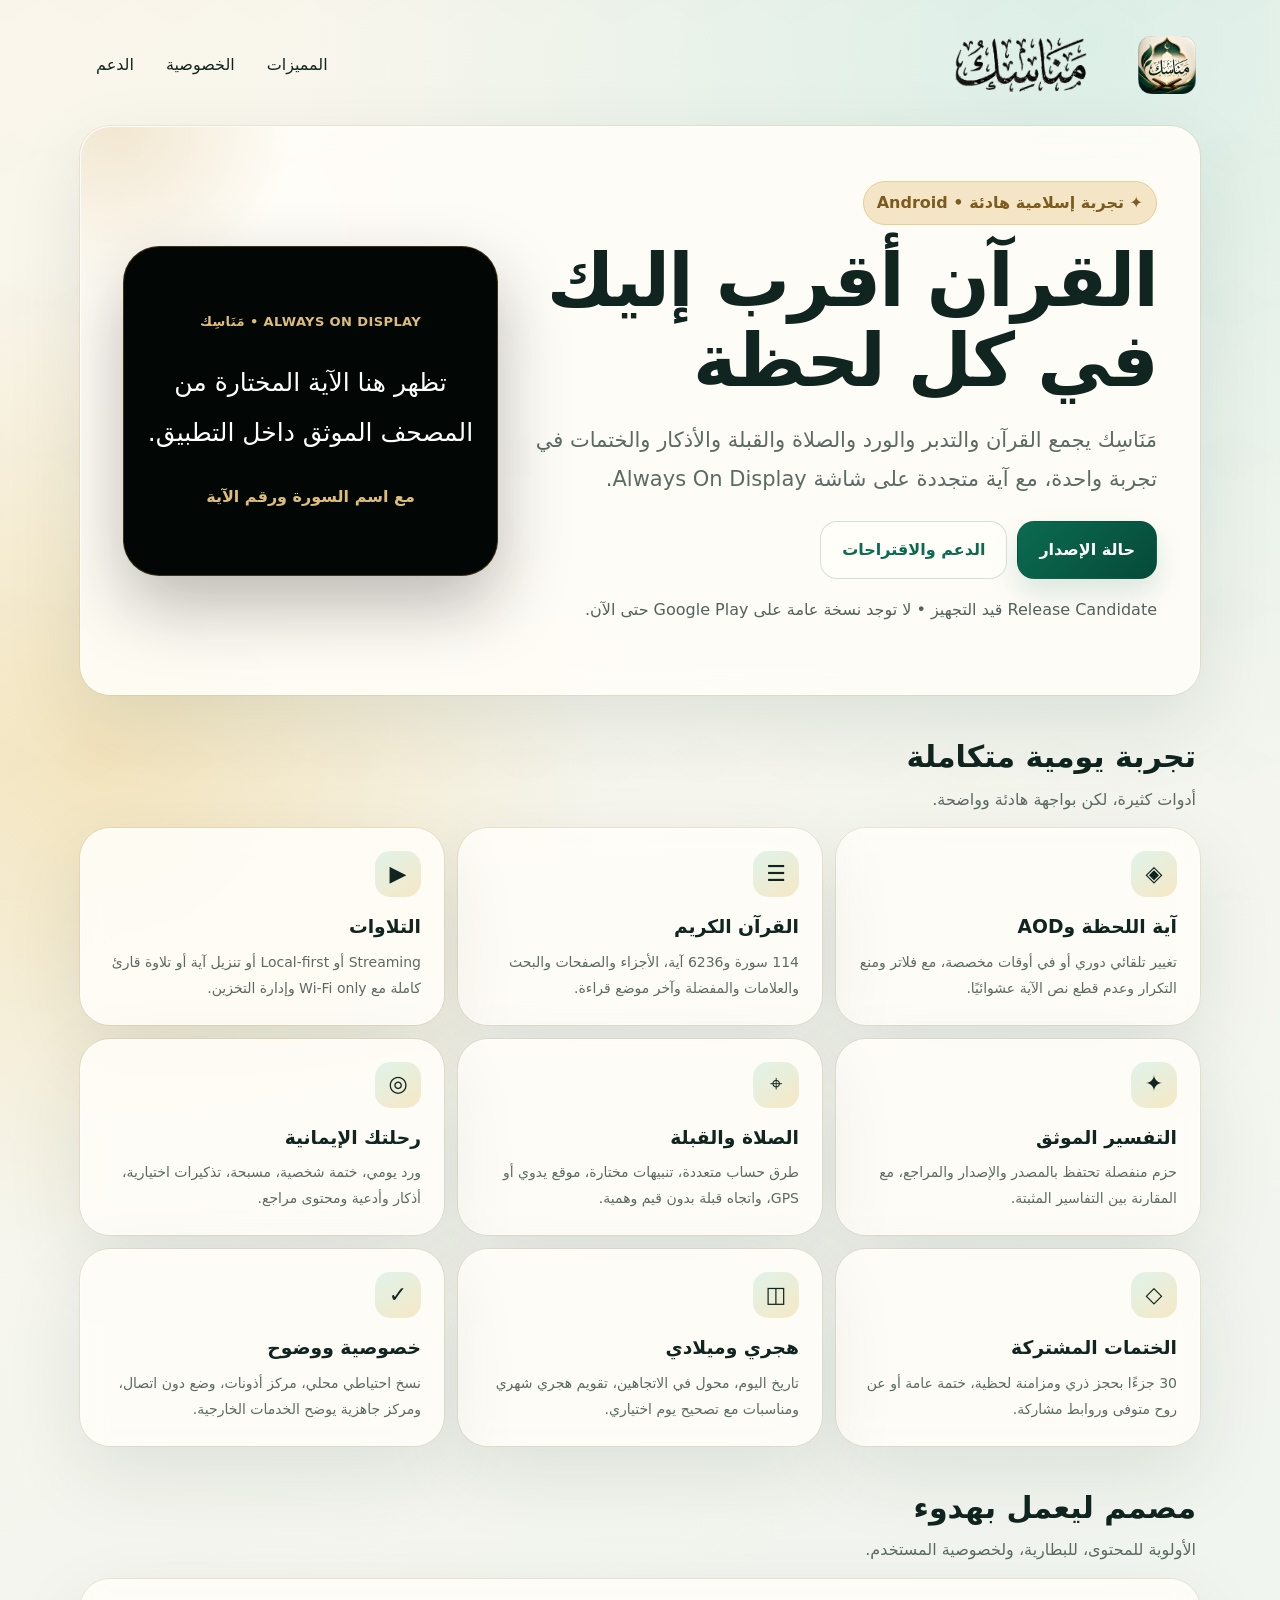
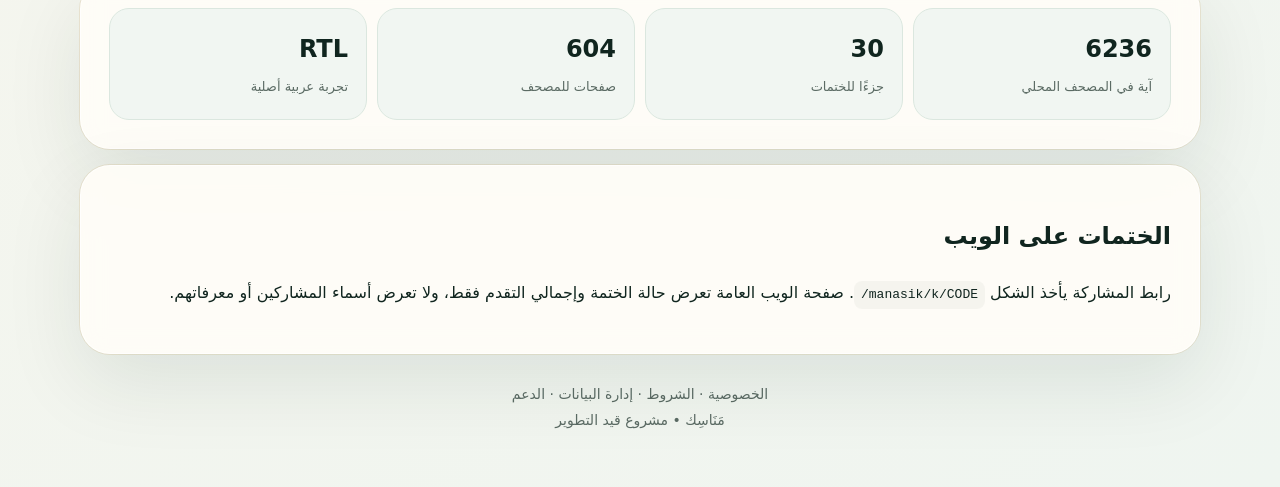
==== index.html @ 01aee0f7 "Publish Manasik landing page and shared khatma links" ====
<!doctype html>
<html lang="ar" dir="rtl">
<head>
  <meta charset="utf-8"><meta name="viewport" content="width=device-width,initial-scale=1">
  <meta name="theme-color" content="#0b6b50"><meta name="color-scheme" content="light dark">
  <meta name="description" content="مَنَاسِك — قرآن، أذكار، صلاة، قبلة، ورد وختمات مشتركة وتجربة Always On Display على Android.">
  <title>مَنَاسِك — القرآن أقرب إليك في كل لحظة</title><link rel="stylesheet" href="./styles.css">
</head>
<body><main>
  <header class="topbar">
    <a class="brand" href="./"><img class="logo" src="./manasik_logo.png" alt=""><img class="wordmark" src="./manasik_wordmark.png" alt="مَنَاسِك"></a>
    <nav class="nav"><a href="#features">المميزات</a><a href="./privacy.html">الخصوصية</a><a href="./support.html">الدعم</a></nav>
  </header>
  <section class="card hero"><div class="hero-grid">
    <div><span class="eyebrow">✦ تجربة إسلامية هادئة • Android</span><h1>القرآن أقرب إليك<br>في كل لحظة</h1>
      <p class="lead">مَنَاسِك يجمع القرآن والتدبر والورد والصلاة والقبلة والأذكار والختمات في تجربة واحدة، مع آية متجددة على شاشة Always On Display.</p>
      <div class="actions"><a class="button" href="./download.html">حالة الإصدار</a><a class="button ghost" href="./support.html">الدعم والاقتراحات</a></div>
      <p class="muted">Release Candidate قيد التجهيز • لا توجد نسخة عامة على Google Play حتى الآن.</p>
    </div>
    <div class="phone" aria-label="معاينة شاشة Always On Display"><span class="tag">ALWAYS ON DISPLAY • مَنَاسِك</span><div class="verse">تظهر هنا الآية المختارة من المصحف الموثق داخل التطبيق.</div><div class="ref">مع اسم السورة ورقم الآية</div></div>
  </div></section>

  <div class="section-title" id="features"><div><h2>تجربة يومية متكاملة</h2><p>أدوات كثيرة، لكن بواجهة هادئة وواضحة.</p></div></div>
  <section class="feature-grid">
    <article class="card feature"><div class="icon">◈</div><h3>آية اللحظة وAOD</h3><p>تغيير تلقائي دوري أو في أوقات مخصصة، مع فلاتر ومنع التكرار وعدم قطع نص الآية عشوائيًا.</p></article>
    <article class="card feature"><div class="icon">☰</div><h3>القرآن الكريم</h3><p>114 سورة و6236 آية، الأجزاء والصفحات والبحث والعلامات والمفضلة وآخر موضع قراءة.</p></article>
    <article class="card feature"><div class="icon">▶</div><h3>التلاوات</h3><p>Streaming أو Local-first أو تنزيل آية أو تلاوة قارئ كاملة مع Wi‑Fi only وإدارة التخزين.</p></article>
    <article class="card feature"><div class="icon">✦</div><h3>التفسير الموثق</h3><p>حزم منفصلة تحتفظ بالمصدر والإصدار والمراجع، مع المقارنة بين التفاسير المثبتة.</p></article>
    <article class="card feature"><div class="icon">⌖</div><h3>الصلاة والقبلة</h3><p>طرق حساب متعددة، تنبيهات مختارة، موقع يدوي أو GPS، واتجاه قبلة بدون قيم وهمية.</p></article>
    <article class="card feature"><div class="icon">◎</div><h3>رحلتك الإيمانية</h3><p>ورد يومي، ختمة شخصية، مسبحة، تذكيرات اختيارية، أذكار وأدعية ومحتوى مراجع.</p></article>
    <article class="card feature"><div class="icon">◇</div><h3>الختمات المشتركة</h3><p>30 جزءًا بحجز ذري ومزامنة لحظية، ختمة عامة أو عن روح متوفى وروابط مشاركة.</p></article>
    <article class="card feature"><div class="icon">◫</div><h3>هجري وميلادي</h3><p>تاريخ اليوم، محول في الاتجاهين، تقويم هجري شهري ومناسبات مع تصحيح يوم اختياري.</p></article>
    <article class="card feature"><div class="icon">✓</div><h3>خصوصية ووضوح</h3><p>نسخ احتياطي محلي، مركز أذونات، وضع دون اتصال، ومركز جاهزية يوضح الخدمات الخارجية.</p></article>
  </section>

  <div class="section-title"><div><h2>مصمم ليعمل بهدوء</h2><p>الأولوية للمحتوى، للبطارية، ولخصوصية المستخدم.</p></div></div>
  <section class="card"><div class="status-grid">
    <div class="status"><strong>6236</strong><span>آية في المصحف المحلي</span></div><div class="status"><strong>30</strong><span>جزءًا للختمات</span></div><div class="status"><strong>604</strong><span>صفحات للمصحف</span></div><div class="status"><strong>RTL</strong><span>تجربة عربية أصلية</span></div>
  </div></section>
  <section class="card" style="margin-top:16px"><h2>الختمات على الويب</h2><p>رابط المشاركة يأخذ الشكل <code>/manasik/k/CODE</code>. صفحة الويب العامة تعرض حالة الختمة وإجمالي التقدم فقط، ولا تعرض أسماء المشاركين أو معرفاتهم.</p></section>
  <p class="footer"><a href="./privacy.html">الخصوصية</a> · <a href="./terms.html">الشروط</a> · <a href="./delete-data.html">إدارة البيانات</a> · <a href="./support.html">الدعم</a><br>مَنَاسِك • مشروع قيد التطوير</p>
</main></body></html>
---- styles.css ----
:root{
  color-scheme:light dark;--green:#0b6b50;--green2:#064a39;--gold:#b98a35;
  --ivory:#f8f4ea;--paper:#fffdf8;--ink:#10251f;--muted:#5b6b64;--line:#d9ded9;
  --radius:30px;--shadow:0 28px 80px #0a2d2118
}
*{box-sizing:border-box}html{scroll-behavior:smooth}body{margin:0;font-family:system-ui,-apple-system,'Segoe UI',Tahoma,Arial,sans-serif;background:radial-gradient(circle at 85% 2%,#dcefe7 0,transparent 34%),radial-gradient(circle at 8% 36%,#f3e4bd 0,transparent 28%),linear-gradient(145deg,#faf6ec,#eff5f0);color:var(--ink);min-height:100vh;line-height:1.85}
body:before{content:"";position:fixed;inset:0;pointer-events:none;opacity:.22;background-image:linear-gradient(30deg,#0b6b5008 12%,transparent 12.5%,transparent 87%,#0b6b5008 87.5%,#0b6b5008),linear-gradient(150deg,#0b6b5008 12%,transparent 12.5%,transparent 87%,#0b6b5008 87.5%,#0b6b5008);background-size:88px 152px}
main{position:relative;width:min(1120px,calc(100% - 32px));margin:24px auto 54px}.topbar{display:flex;align-items:center;justify-content:space-between;gap:18px;margin-bottom:20px;padding:12px 4px}.brand{display:flex;align-items:center;gap:12px}.logo{width:58px;height:58px;object-fit:contain}.wordmark{width:min(210px,42vw);max-height:58px;object-fit:contain}.nav{display:flex;gap:8px;flex-wrap:wrap}.nav a,.footer a{color:inherit;text-decoration:none}.nav a{padding:8px 12px;border-radius:14px}.nav a:hover{background:#ffffff80}
.card{background:#fffdf8e8;backdrop-filter:blur(12px);border:1px solid #ffffffaa;outline:1px solid #b98a3526;border-radius:var(--radius);padding:28px;box-shadow:var(--shadow)}.hero{overflow:hidden;position:relative;padding:54px 42px}.hero:after{content:"";position:absolute;width:370px;height:370px;border-radius:50%;left:-150px;top:-190px;background:radial-gradient(circle,#b98a3533,transparent 68%)}.hero-grid{position:relative;z-index:1;display:grid;grid-template-columns:minmax(0,1.25fr) minmax(300px,.75fr);gap:34px;align-items:center}.eyebrow{display:inline-flex;align-items:center;gap:8px;font-weight:800;color:#7c5b1e;background:#f3e5c5;border:1px solid #e6ce94;padding:6px 13px;border-radius:99px}.hero h1{font-size:clamp(38px,7vw,74px);line-height:1.08;margin:16px 0 18px;letter-spacing:-1.8px}.hero p.lead{font-size:clamp(17px,2vw,21px);color:var(--muted);max-width:720px}.actions{display:flex;gap:10px;flex-wrap:wrap;margin-top:22px}.button{display:inline-flex;align-items:center;justify-content:center;gap:8px;background:linear-gradient(135deg,var(--green),var(--green2));color:white!important;text-decoration:none;padding:13px 21px;border-radius:17px;font-weight:800;border:1px solid transparent;box-shadow:0 14px 28px #0b6b5026}.button.ghost{background:#fffdf8a8;color:var(--green)!important;border-color:#0b6b5030;box-shadow:none}.phone{background:#020706;border-radius:36px;border:1px solid #b98a3555;padding:26px 20px;min-height:330px;box-shadow:0 30px 70px #0004;display:flex;flex-direction:column;justify-content:center;text-align:center;color:white}.phone .tag{color:#ddbd77;font-size:13px;font-weight:800;letter-spacing:.4px}.phone .verse{font-size:25px;line-height:2;margin:24px 0}.phone .ref{color:#ddbd77;font-weight:700}
.section-title{display:flex;align-items:end;justify-content:space-between;gap:16px;margin:34px 4px 14px}.section-title h2{margin:0;font-size:30px}.section-title p{margin:0;color:var(--muted)}.feature-grid{display:grid;grid-template-columns:repeat(3,1fr);gap:14px}.feature{padding:22px;transition:.2s ease}.feature:hover{transform:translateY(-3px);box-shadow:0 24px 55px #0a2d2117}.feature .icon{width:46px;height:46px;display:grid;place-items:center;border-radius:15px;background:linear-gradient(145deg,#dff3ea,#f6e8c5);font-size:22px}.feature h3{margin:13px 0 5px}.feature p{margin:0;color:var(--muted);font-size:14px}.status-grid{display:grid;grid-template-columns:repeat(4,1fr);gap:10px}.status{padding:18px;border-radius:20px;background:#f1f6f2;border:1px solid #dbe7df}.status strong{display:block;font-size:24px}.status span{color:var(--muted);font-size:13px}.stats{display:grid;grid-template-columns:repeat(3,1fr);gap:10px;margin:22px 0}.stat{background:#f2f6f2;border:1px solid #dde8e1;border-radius:18px;padding:14px}.number{font-size:28px;font-weight:900}.progress{height:12px;background:#e1e8e3;border-radius:99px;overflow:hidden}.progress>span{display:block;height:100%;background:linear-gradient(90deg,var(--green),#29a57f);width:0}.notice{background:#f4ead2;border:1px solid #e9d8ae;border-radius:16px;padding:14px}.muted{opacity:.72}.footer{margin:28px 0;text-align:center;font-size:14px;color:var(--muted)}.error{color:#8a2f2f}code{direction:ltr;display:inline-block;background:#00000009;padding:2px 7px;border-radius:8px}
@media(max-width:860px){.hero-grid{grid-template-columns:1fr}.phone{min-height:260px}.feature-grid{grid-template-columns:1fr 1fr}.status-grid{grid-template-columns:1fr 1fr}.nav{display:none}}
@media(max-width:540px){main{width:min(100% - 20px,1120px);margin-top:10px}.hero{padding:30px 20px}.hero h1{letter-spacing:-.8px}.feature-grid,.status-grid,.stats{grid-template-columns:1fr}.card{border-radius:24px;padding:20px}.topbar{padding:6px}.logo{width:48px;height:48px}.wordmark{max-width:170px}.phone .verse{font-size:21px}}
@media(prefers-color-scheme:dark){:root{--ink:#e6eee9;--muted:#adbbb4;--paper:#0d1d17;--line:#31443b}body{background:radial-gradient(circle at 85% 0,#173d30 0,transparent 34%),radial-gradient(circle at 8% 36%,#493b1d 0,transparent 28%),#07130f}.card{background:#0d1d17e8;border-color:#ffffff10;outline-color:#b98a3538}.wordmark{filter:brightness(1.8)}.nav a:hover{background:#ffffff0d}.eyebrow{color:#f5dfaa;background:#48391d;border-color:#6c5629}.button.ghost{background:#10261d;color:#dff5ec!important;border-color:#8ad8ba30}.feature .icon{background:linear-gradient(145deg,#173c30,#493b20)}.status,.stat{background:#11271f;border-color:#294237}.notice{background:#352d1c;border-color:#5e4a22}code{background:#ffffff10}}
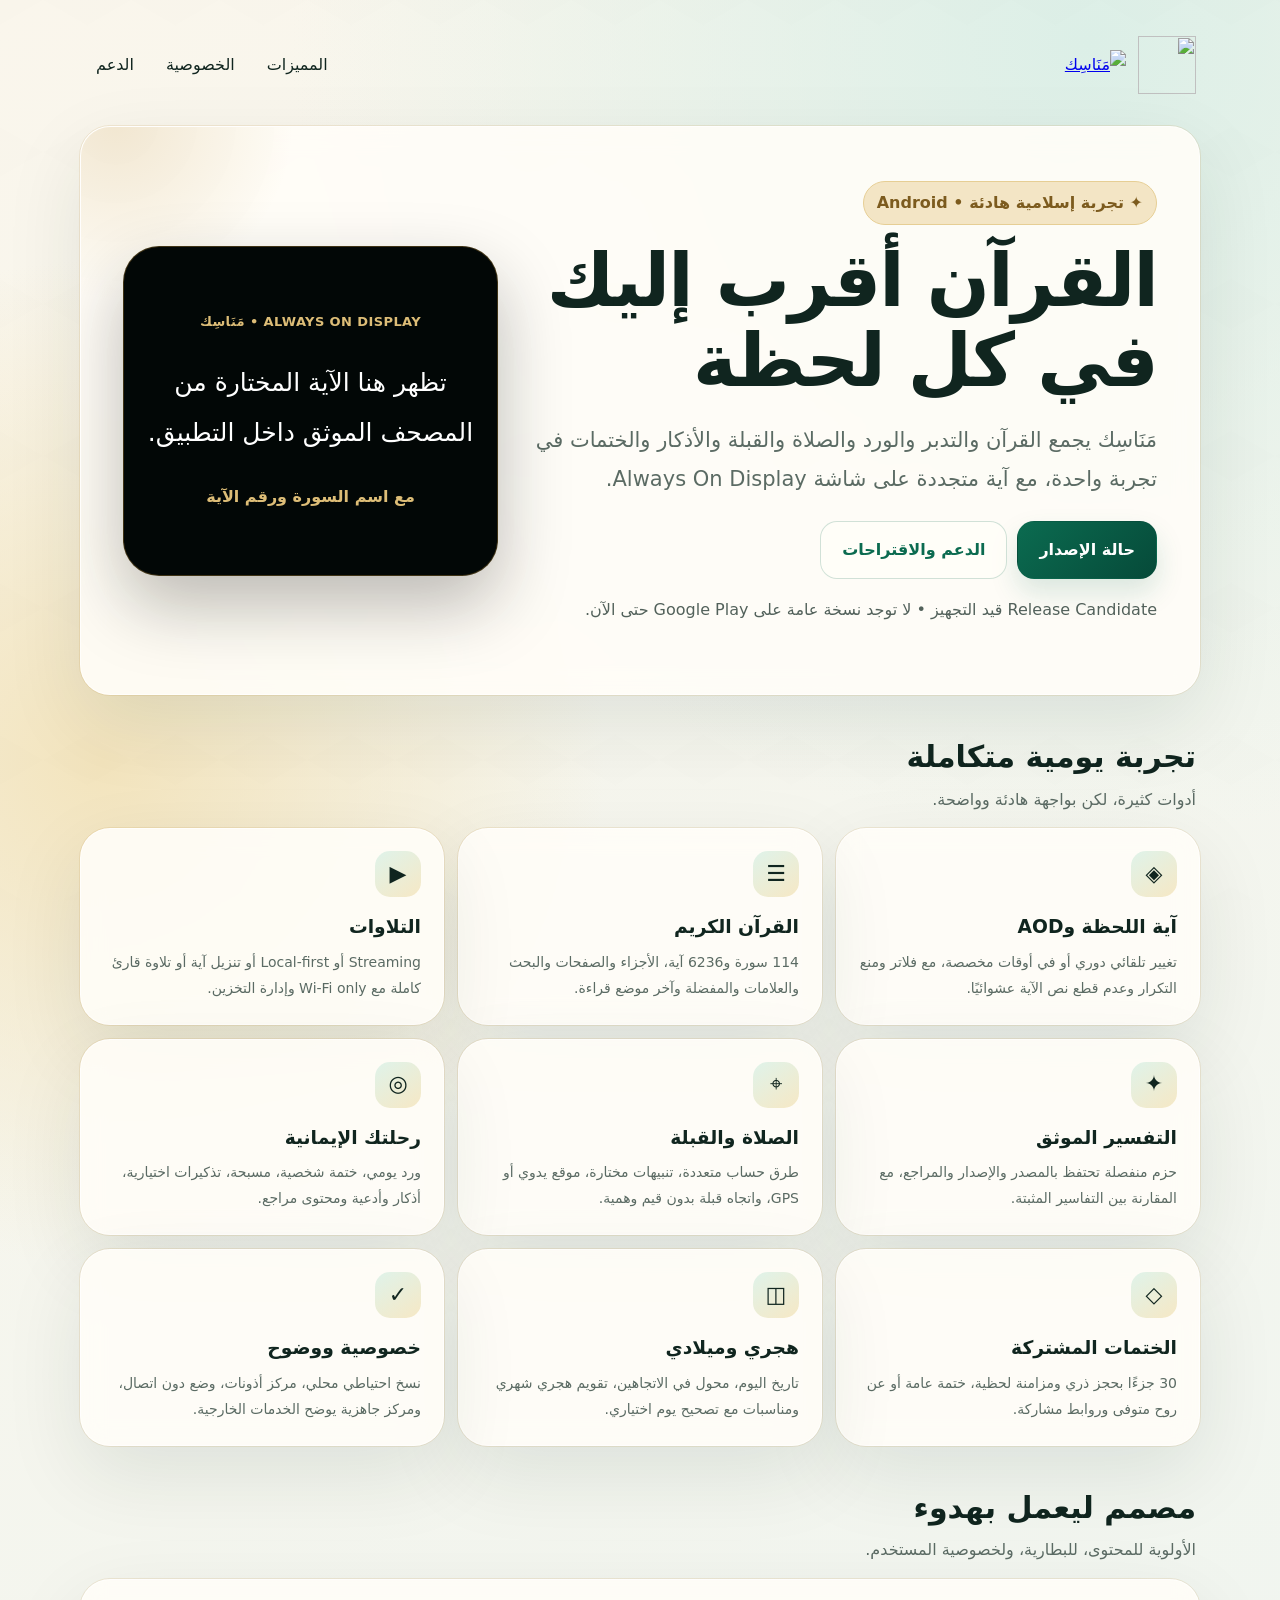
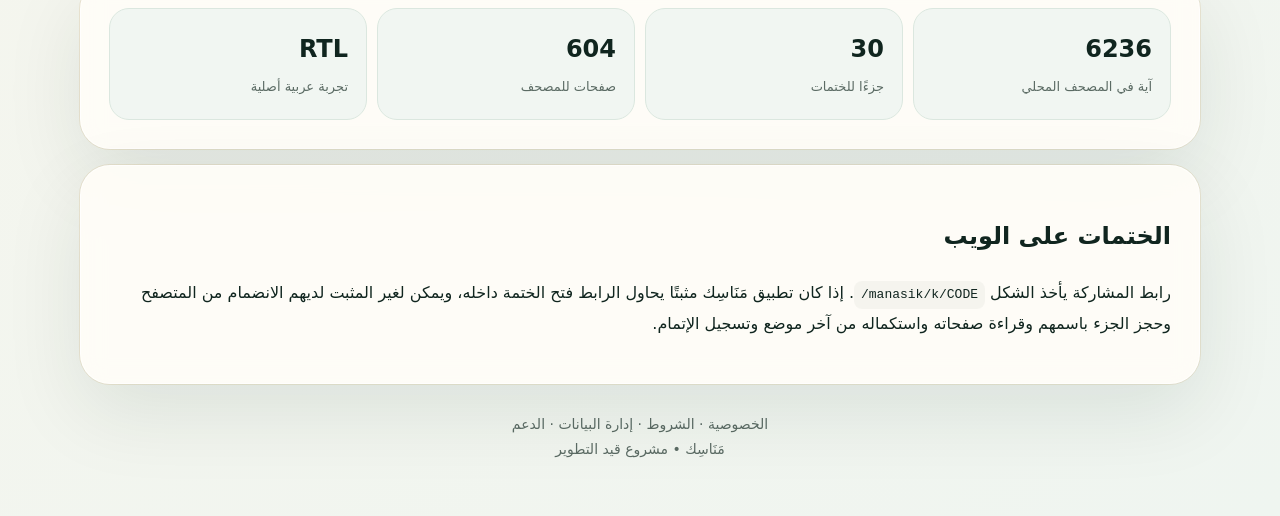
==== commit 7d20f61e: "Describe full browser khatma participation" ====
--- a/index.html
+++ b/index.html
@@ -8,7 +8,7 @@
 </head>
 <body><main>
   <header class="topbar">
-    <a class="brand" href="./"><img class="logo" src="./manasik_logo.png" alt=""><img class="wordmark" src="./manasik_wordmark.png" alt="مَنَاسِك"></a>
+    <a class="brand" href="./"><img class="logo" src="./assets/manasik_logo.png" alt=""><img class="wordmark" src="./assets/manasik_wordmark.png" alt="مَنَاسِك"></a>
     <nav class="nav"><a href="#features">المميزات</a><a href="./privacy.html">الخصوصية</a><a href="./support.html">الدعم</a></nav>
   </header>
   <section class="card hero"><div class="hero-grid">
@@ -37,6 +37,6 @@
   <section class="card"><div class="status-grid">
     <div class="status"><strong>6236</strong><span>آية في المصحف المحلي</span></div><div class="status"><strong>30</strong><span>جزءًا للختمات</span></div><div class="status"><strong>604</strong><span>صفحات للمصحف</span></div><div class="status"><strong>RTL</strong><span>تجربة عربية أصلية</span></div>
   </div></section>
-  <section class="card" style="margin-top:16px"><h2>الختمات على الويب</h2><p>رابط المشاركة يأخذ الشكل <code>/manasik/k/CODE</code>. صفحة الويب العامة تعرض حالة الختمة وإجمالي التقدم فقط، ولا تعرض أسماء المشاركين أو معرفاتهم.</p></section>
+  <section class="card" style="margin-top:16px"><h2>الختمات على الويب</h2><p>رابط المشاركة يأخذ الشكل <code>/manasik/k/CODE</code>. إذا كان تطبيق مَنَاسِك مثبتًا يحاول الرابط فتح الختمة داخله، ويمكن لغير المثبت لديهم الانضمام من المتصفح وحجز الجزء باسمهم وقراءة صفحاته واستكماله من آخر موضع وتسجيل الإتمام.</p></section>
   <p class="footer"><a href="./privacy.html">الخصوصية</a> · <a href="./terms.html">الشروط</a> · <a href="./delete-data.html">إدارة البيانات</a> · <a href="./support.html">الدعم</a><br>مَنَاسِك • مشروع قيد التطوير</p>
 </main></body></html>
